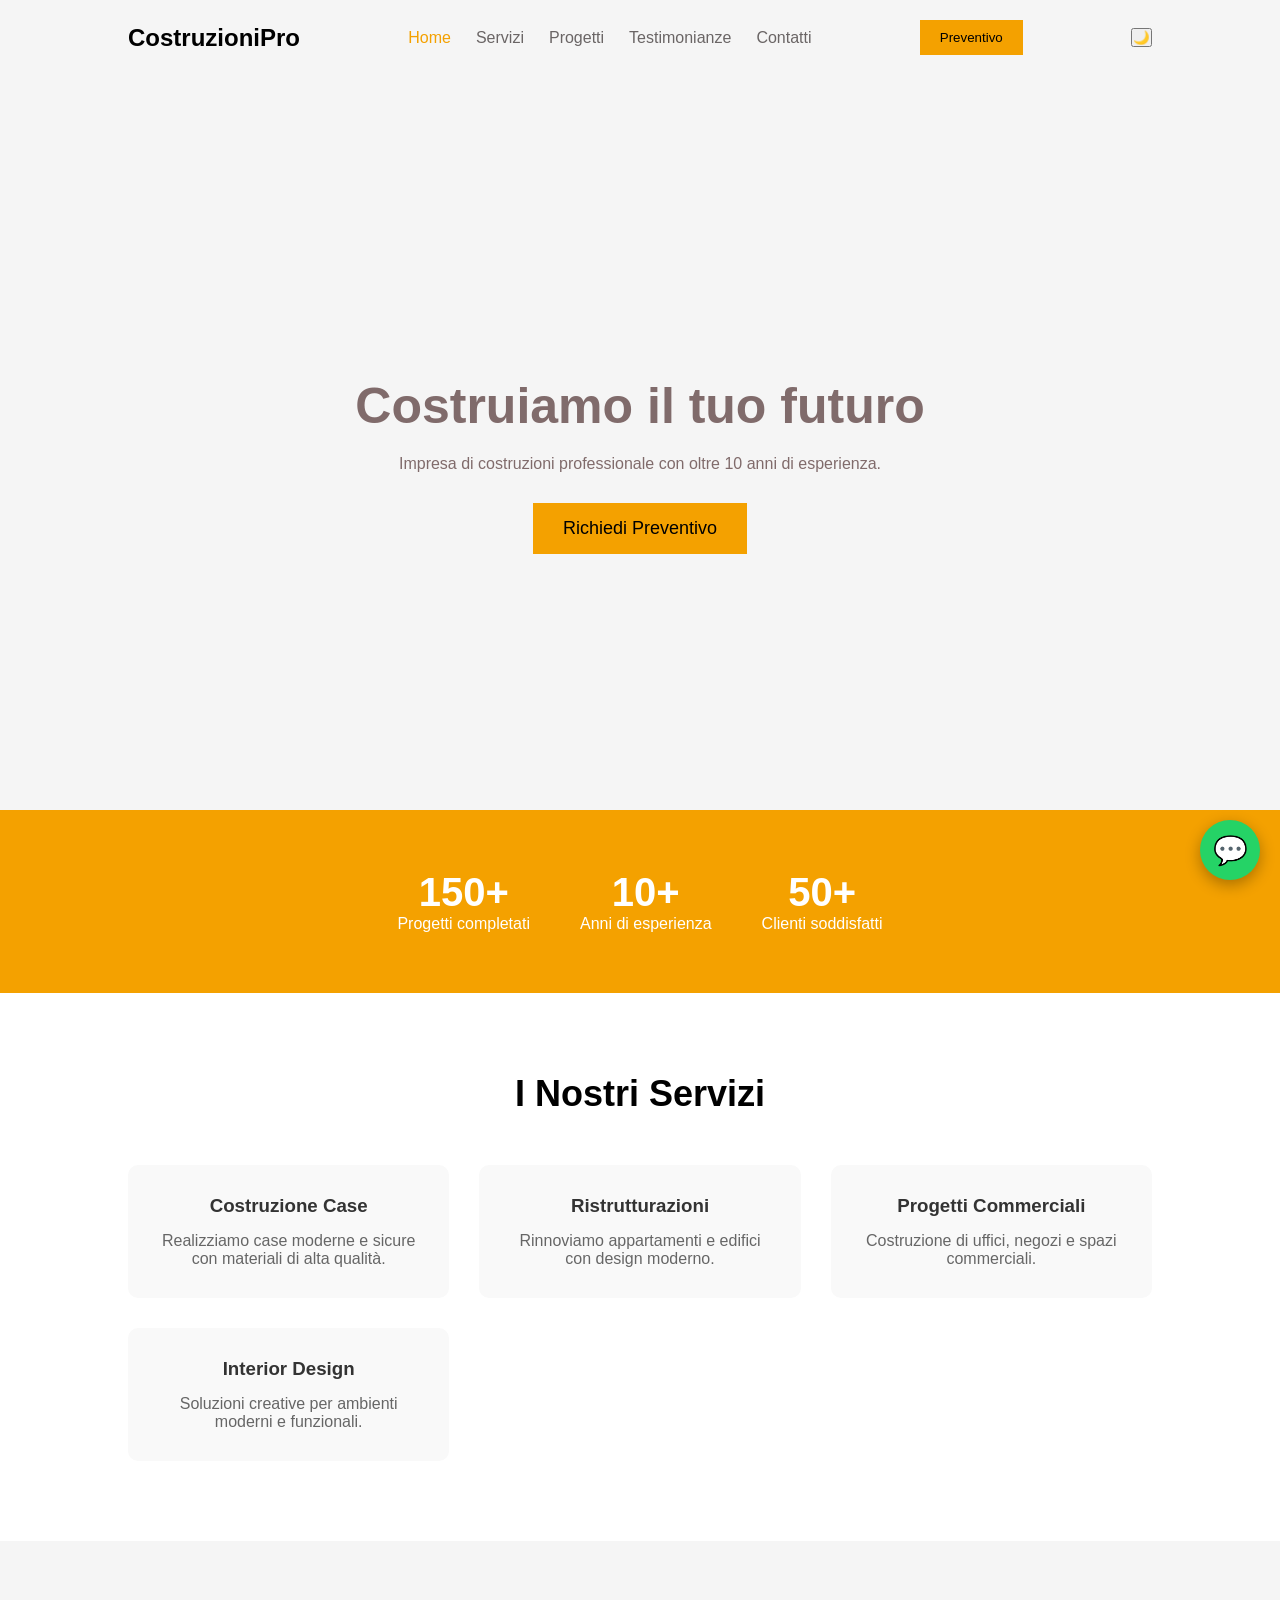
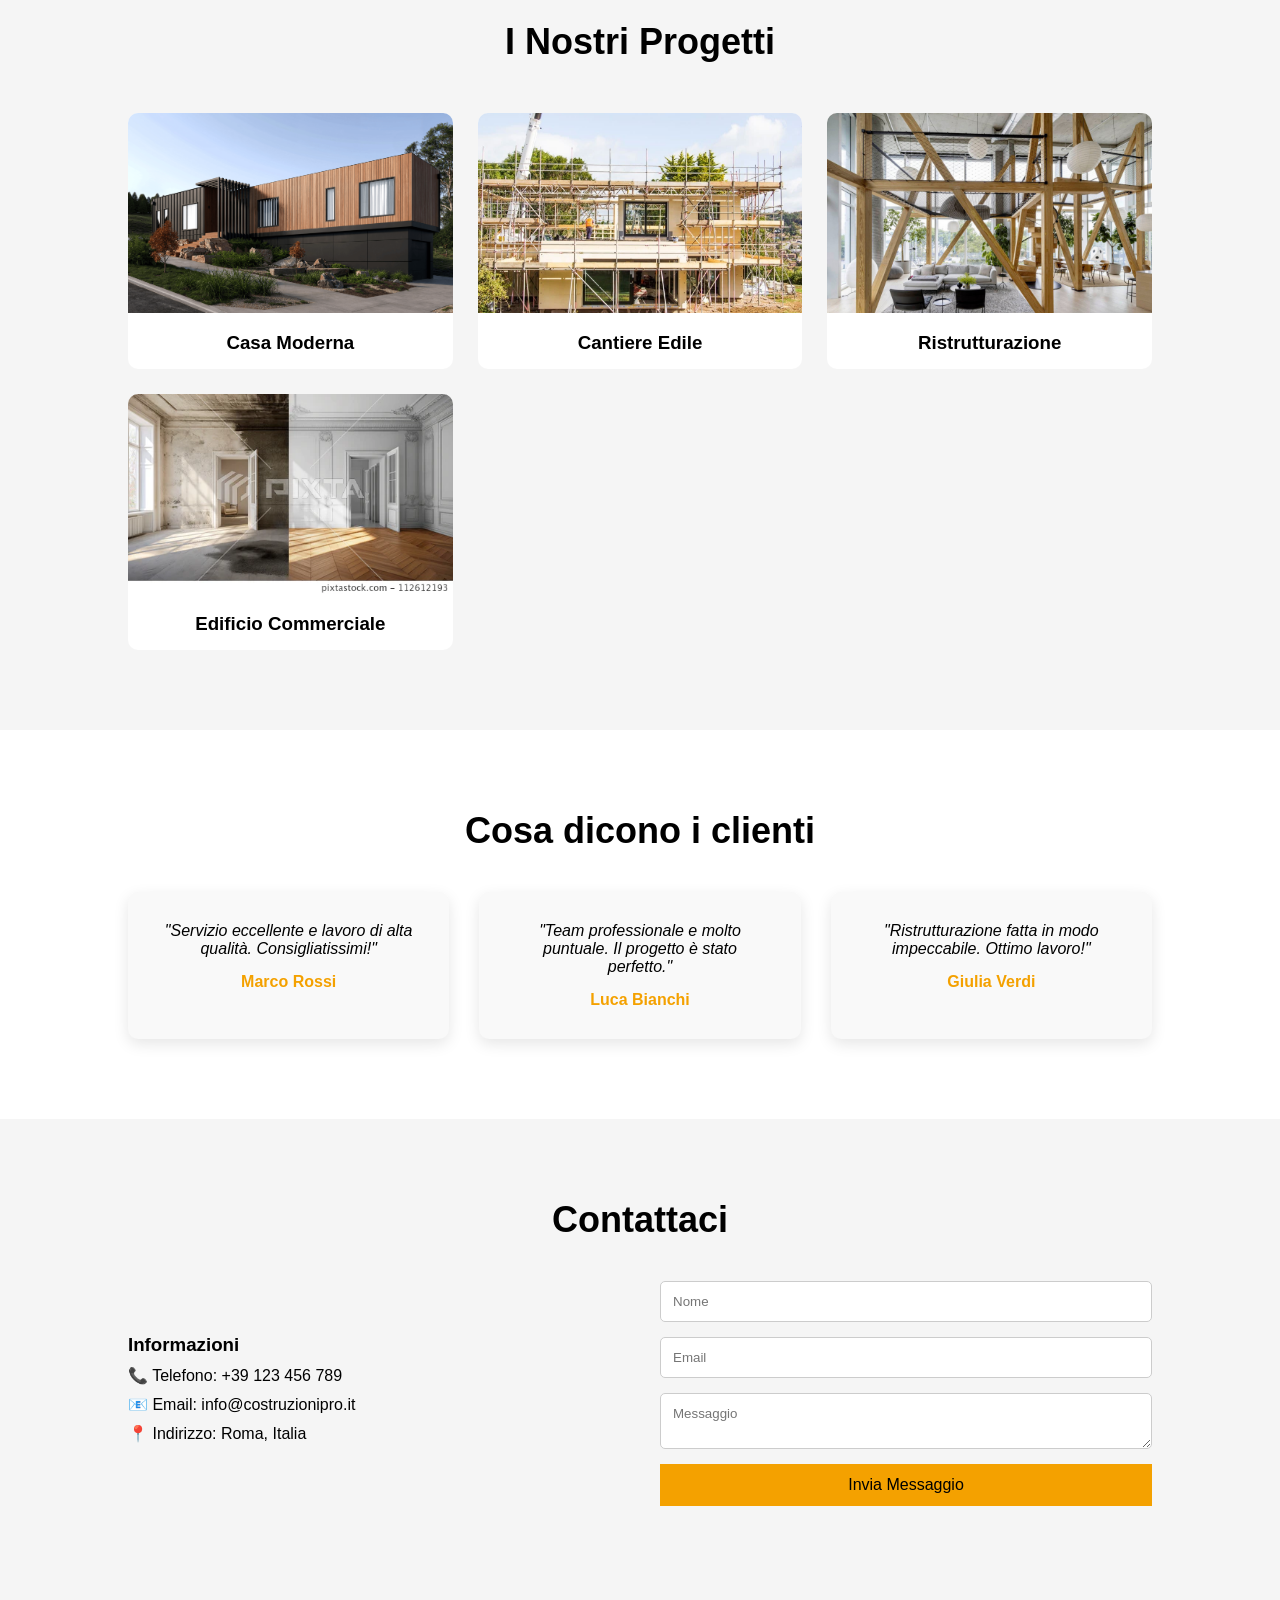
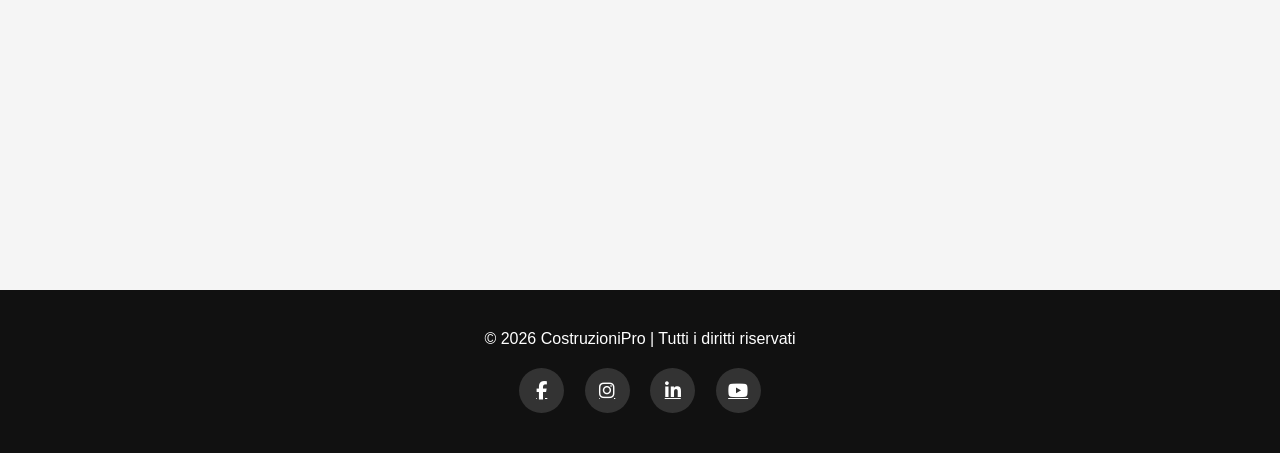
==== index.html @ 78fee769 "Add files via upload" ====
<!DOCTYPE html>
<html lang="it">
<head>
<meta charset="UTF-8">
<meta name="viewport" content="width=device-width, initial-scale=1.0">
<title>Impresa Costruzioni</title>
<link rel="stylesheet" href="https://cdnjs.cloudflare.com/ajax/libs/font-awesome/6.5.0/css/all.min.css">
<link rel="icon" href="images/logo.png">

<link rel="stylesheet" href="style.css">
</head>

<body>
    <div id="loader">
<div class="spinner"></div>
</div>

<header>
    <div class="hamburger">
☰
</div>
    <nav class="navbar">
        <h2 class="logo">CostruzioniPro</h2>

        <ul class="menu">

<li><a href="#home">Home</a></li>

<li><a href="#services">Servizi</a></li>

<li><a href="#projects">Progetti</a></li>

<li><a href="#testimonials">Testimonianze</a></li>

<li><a href="#contact">Contatti</a></li>

</ul>

        <button class="btn">Preventivo</button>
        <button id="darkModeToggle">🌙</button>
    </nav>
</header>

<section class="hero" id="home">

<h1>Costruiamo il tuo futuro</h1>

<p>
Impresa di costruzioni professionale con oltre 10 anni di esperienza.
</p>

<button class="hero-btn">Richiedi Preventivo</button>

</section>

<section class="stats">

<div class="stat">
<h2>150+</h2>
<p>Progetti completati</p>
</div>

<div class="stat">
<h2>10+</h2>
<p>Anni di esperienza</p>
</div>

<div class="stat">
<h2>50+</h2>
<p>Clienti soddisfatti</p>
</div>

</section>

<section class="services" id="services">

<h2>I Nostri Servizi</h2>

<div class="services-container">

<div class="service-card">
<h3>Costruzione Case</h3>
<p>Realizziamo case moderne e sicure con materiali di alta qualità.</p>
</div>

<div class="service-card">
<h3>Ristrutturazioni</h3>
<p>Rinnoviamo appartamenti e edifici con design moderno.</p>
</div>

<div class="service-card">
<h3>Progetti Commerciali</h3>
<p>Costruzione di uffici, negozi e spazi commerciali.</p>
</div>

<div class="service-card">
<h3>Interior Design</h3>
<p>Soluzioni creative per ambienti moderni e funzionali.</p>
</div>

</div>

</section>

<section class="projects" id="projects">

<h2>I Nostri Progetti</h2>

<div class="projects-container">

<div class="project-card">
<img src="images/project1.jpg" alt="">
<h3>Casa Moderna</h3>
</div>

<div class="project-card">
<img src="images/project2.jpg" alt="">
<h3>Cantiere Edile</h3>
</div>

<div class="project-card">
<img src="images/project3.jpg" alt="">
<h3>Ristrutturazione</h3>
</div>

<div class="project-card">
<img src="images/project4.jpg" alt="">
<h3>Edificio Commerciale</h3>
</div>

</div>

</section>

<section class="testimonials" id="testimonials">

<h2>Cosa dicono i clienti</h2>

<div class="testimonial-container">

<div class="testimonial">
<p>"Servizio eccellente e lavoro di alta qualità. Consigliatissimi!"</p>
<h4>Marco Rossi</h4>
</div>

<div class="testimonial">
<p>"Team professionale e molto puntuale. Il progetto è stato perfetto."</p>
<h4>Luca Bianchi</h4>
</div>

<div class="testimonial">
<p>"Ristrutturazione fatta in modo impeccabile. Ottimo lavoro!"</p>
<h4>Giulia Verdi</h4>
</div>

</div>

</section>

<section class="contact" id="contact">

<h2>Contattaci</h2>

<div class="contact-container">

<div class="contact-info">
<h3>Informazioni</h3>

<p>📞 Telefono: +39 123 456 789</p>
<p>📧 Email: info@costruzionipro.it</p>
<p>📍 Indirizzo: Roma, Italia</p>

</div>

<form class="contact-form">

<input type="text" placeholder="Nome" required>

<input type="email" placeholder="Email" required>

<textarea placeholder="Messaggio"></textarea>

<button type="submit">Invia Messaggio</button>

</form>

</div>

<iframe
src="https://www.google.com/maps?q=Roma&output=embed"
width="100%"
height="300"
style="border:0;"
allowfullscreen=""
loading="lazy">
</iframe>

</section>

<footer class="footer">

<p>© 2026 CostruzioniPro | Tutti i diritti riservati</p>

<div class="social-icons">

<a href="https://www.facebook.com/costruzionipro"><i class="fab fa-facebook-f"></i></a>

<a href="https://www.instagram.com/costruzionipro"><i class="fab fa-instagram"></i></a>

<a href="https://www.linkedin.com/company/costruzionipro"><i class="fab fa-linkedin-in"></i></a>

<a href="https://www.youtube.com/channel/UC_example"><i class="fab fa-youtube"></i></a>

</div>

</footer>
<button id="topBtn">↑</button>
<a href="https://wa.me/39123456789" class="whatsapp" target="_blank">
💬
</a>



<script src="script.js"></script>


</body>
</html>
---- style.css ----
*{
margin:0;
padding:0;
box-sizing:border-box;
font-family:Arial;
}

body{
background:#f5f5f5;
}

/* Navbar */

.navbar{
position:fixed;
top:0;
left:0;
width:100%;
display:flex;
justify-content:space-between;
align-items:center;
padding:20px 10%;
background:transparent;
transition:0.3s;
z-index:1000;
}

.navbar.scrolled{
background:#111;
box-shadow:0 5px 15px rgba(0,0,0,0.3);
}

.menu{
display:flex;
list-style:none;
gap:25px;
}

.menu a{
text-decoration:none;
color:rgb(106, 101, 101);
font-weight:500;
transition:0.3s;
}
.menu a:hover{
color:#f4a100;
}

.menu a.active{
color:#f4a100;
}

.btn{
background:#f4a100;
border:none;
padding:10px 20px;
cursor:pointer;
}

/* Hero */

.hero{
height:90vh;
display:flex;
flex-direction:column;
justify-content:center;
align-items:center;
text-align:center;
background:url("images/construction.jpg") center/cover;
color:rgb(128, 107, 107);
}

.hero h1{
font-size:50px;
margin-bottom:20px;
}

.hero p{
max-width:600px;
margin-bottom:30px;
}

.hero-btn{
background:#f4a100;
border:none;
padding:15px 30px;
font-size:18px;
cursor:pointer;
}

.services{
padding:80px 10%;
text-align:center;
background:white;
}

.services h2{
font-size:36px;
margin-bottom:50px;
}

.services-container{
display:grid;
grid-template-columns:repeat(auto-fit,minmax(250px,1fr));
gap:30px;
}

.service-card{
background:#f9f9f9;
padding:30px;
border-radius:10px;
transition:0.3s;
}

.service-card:hover{
transform:translateY(-10px);
box-shadow:0 10px 20px rgba(0,0,0,0.2);
}

.service-card h3{
margin-bottom:15px;
color:#333;
}

.service-card p{
color:#666;
}

.projects{
padding:80px 10%;
background:#f5f5f5;
text-align:center;
}

.projects h2{
font-size:36px;
margin-bottom:50px;
}

.projects-container{
display:grid;
grid-template-columns:repeat(auto-fit,minmax(250px,1fr));
gap:25px;
}

.project-card{
background:white;
border-radius:10px;
overflow:hidden;
transition:0.3s;
}

.project-card img{
width:100%;
height:200px;
object-fit:cover;
}

.project-card h3{
padding:15px;
}

.project-card:hover{
transform:scale(1.05);
box-shadow:0 10px 20px rgba(0,0,0,0.2);
}

.testimonials{
padding:80px 10%;
background:white;
text-align:center;
}

.testimonials h2{
font-size:36px;
margin-bottom:40px;
}

.testimonial-container{
display:grid;
grid-template-columns:repeat(auto-fit,minmax(250px,1fr));
gap:30px;
}

.testimonial{
background:#f9f9f9;
padding:30px;
border-radius:10px;
box-shadow:0 5px 15px rgba(0,0,0,0.1);
transition:0.3s;
}

.testimonial:hover{
transform:translateY(-10px);
}

.testimonial p{
font-style:italic;
margin-bottom:15px;
}

.testimonial h4{
color:#f4a100;
}

.contact{
padding:80px 10%;
background:#f5f5f5;
text-align:center;
}

.contact h2{
font-size:36px;
margin-bottom:40px;
}

.contact-container{
display:grid;
grid-template-columns:1fr 1fr;
gap:40px;
align-items:center;
}

.contact-info{
text-align:left;
}

.contact-info p{
margin:10px 0;
}

.contact-form{
display:flex;
flex-direction:column;
gap:15px;
}

.contact-form input,
.contact-form textarea{
padding:12px;
border:1px solid #ccc;
border-radius:5px;
}

.contact-form button{
background:#f4a100;
border:none;
padding:12px;
cursor:pointer;
font-size:16px;
}

.footer{
background:#111;
color:white;
text-align:center;
padding:40px 20px;
}

.social-icons{
margin-top:20px;
}

.social-icons a{
display:inline-flex;
align-items:center;
justify-content:center;

width:45px;
height:45px;

background:#333;
color:white;

border-radius:50%;

margin:0 8px;

font-size:18px;

transition:all 0.3s ease;
}

.social-icons a:hover{
background:#f4a100;
transform:translateY(-5px) scale(1.1);
box-shadow:0 8px 15px rgba(0,0,0,0.3);
}

.whatsapp{
position:fixed;
bottom:20px;
right:20px;
background:#25D366;
color:white;
font-size:28px;
width:60px;
height:60px;
display:flex;
align-items:center;
justify-content:center;
border-radius:50%;
text-decoration:none;
box-shadow:0 5px 15px rgba(0,0,0,0.3);
}

#topBtn{
position:fixed;
bottom:20px;
left:20px;
background:#f4a100;
color:white;
border:none;
padding:15px;
font-size:18px;
cursor:pointer;
border-radius:5px;
display:none;
}

.dark-mode{
background:#111;
color:white;
}

.dark-mode section{
background:#1e1e1e;
}

.dark-mode .service-card,
.dark-mode .testimonial,
.dark-mode .project-card{
background:#2a2a2a;
color:white;
}

.fade-in{
opacity:0;
transform:translateY(40px);
transition:all 1s ease;
}

.fade-in.show{
opacity:1;
transform:translateY(0);
}

.demo-hero{
height:70vh;
display:flex;
flex-direction:column;
justify-content:center;
align-items:center;
text-align:center;
background:#111;
color:white;
padding:40px;
}

.demo-buttons{
margin-top:25px;
}

.btn-demo,
.btn-buy{
padding:12px 25px;
margin:10px;
text-decoration:none;
font-weight:bold;
border-radius:5px;
}

.btn-demo{
background:#f4a100;
color:white;
}

.btn-buy{
background:#25D366;
color:white;
}

.demo-features{
padding:80px 10%;
text-align:center;
}

.features-grid{
display:grid;
grid-template-columns:repeat(auto-fit,minmax(200px,1fr));
gap:20px;
margin-top:40px;
}

.feature{
background:#f5f5f5;
padding:30px;
border-radius:8px;
font-weight:bold;
}

#loader{
position:fixed;
width:100%;
height:100%;
background:#111;
display:flex;
align-items:center;
justify-content:center;
z-index:9999;
}

.spinner{
width:50px;
height:50px;
border:5px solid #ddd;
border-top:5px solid #f4a100;
border-radius:50%;
animation:spin 1s linear infinite;
}

@keyframes spin{
0%{transform:rotate(0);}
100%{transform:rotate(360deg);}
}

.hamburger{
display:none;
font-size:28px;
cursor:pointer;
}

@media(max-width:768px){

.menu{
display:none;
flex-direction:column;
background:#111;
position:absolute;
top:70px;
right:0;
width:200px;
}

.menu.active{
display:flex;
}

.hamburger{
display:block;
}

}

html{
scroll-behavior:smooth;
}

.hero{
padding-top:120px;
}

.stats{
display:flex;
justify-content:center;
gap:50px;
padding:60px;
background:#f4a100;
color:white;
text-align:center;
}

.stat h2{
font-size:40px;
}
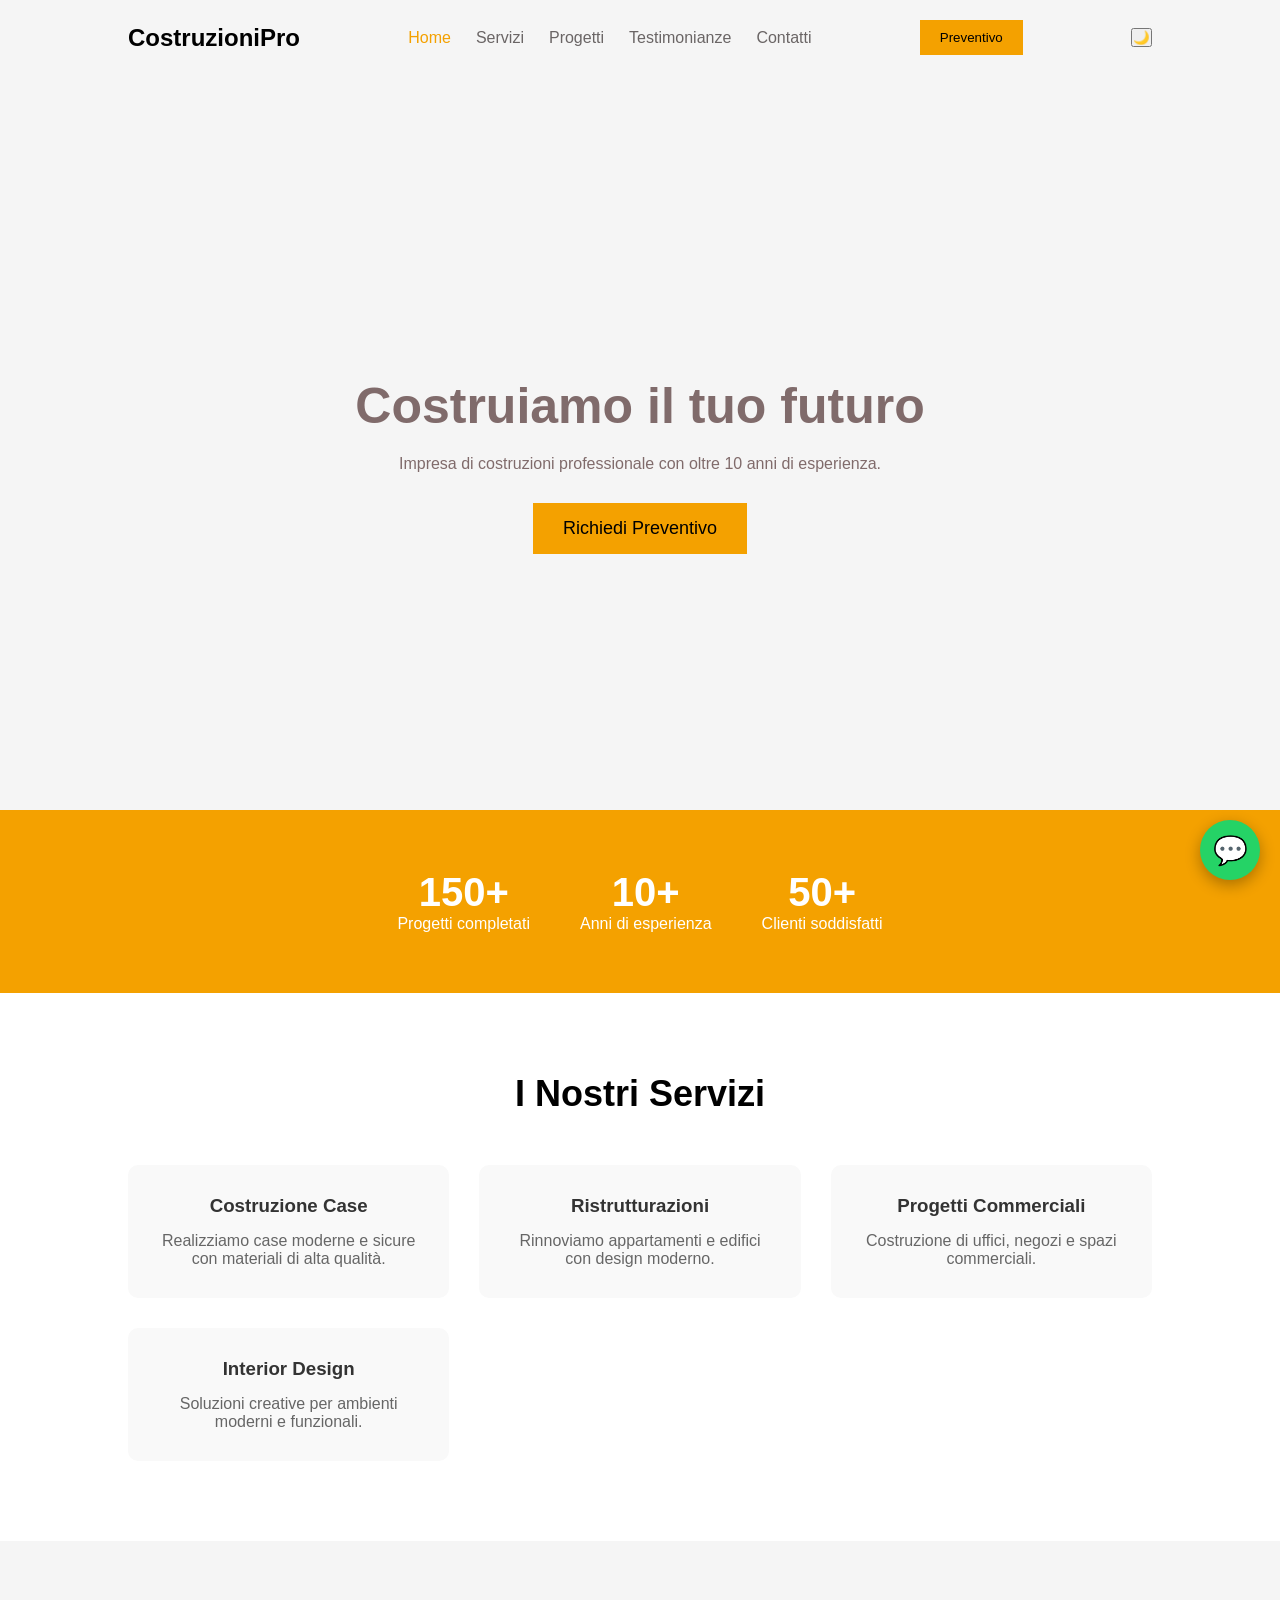
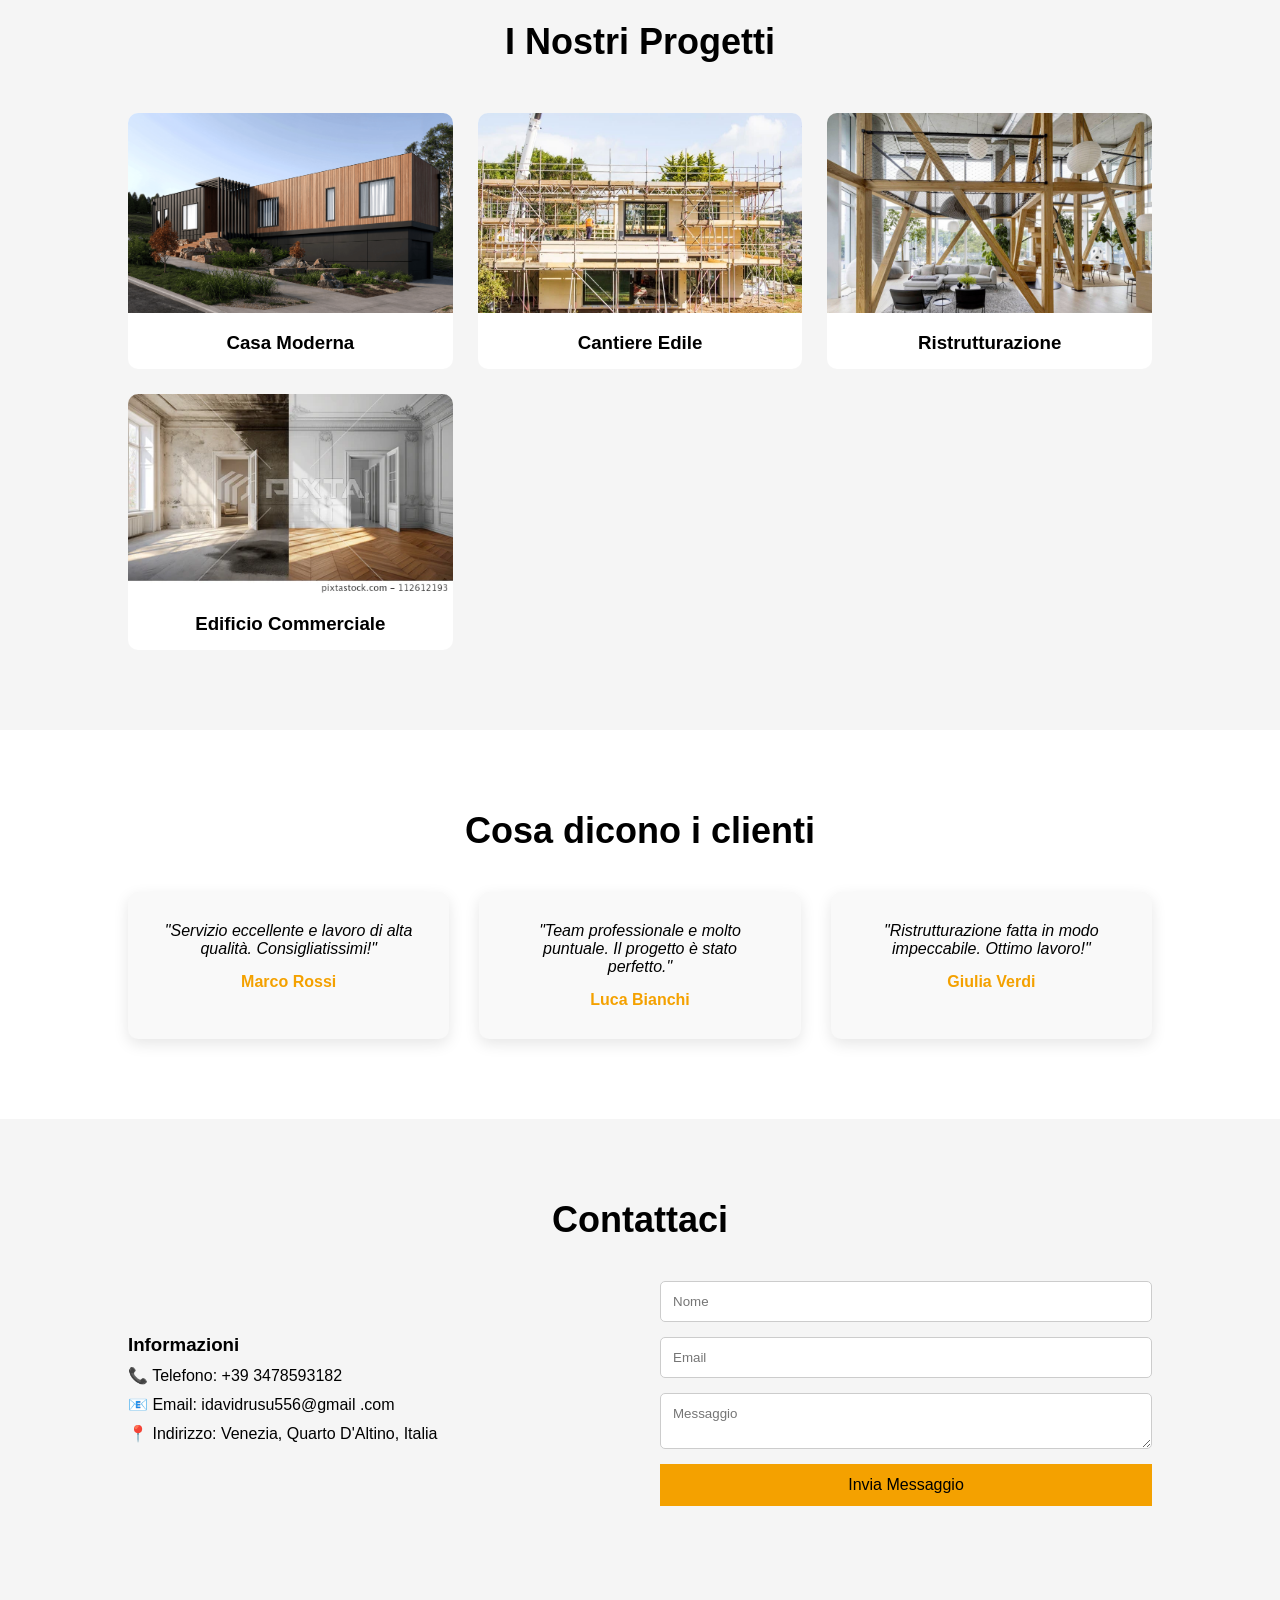
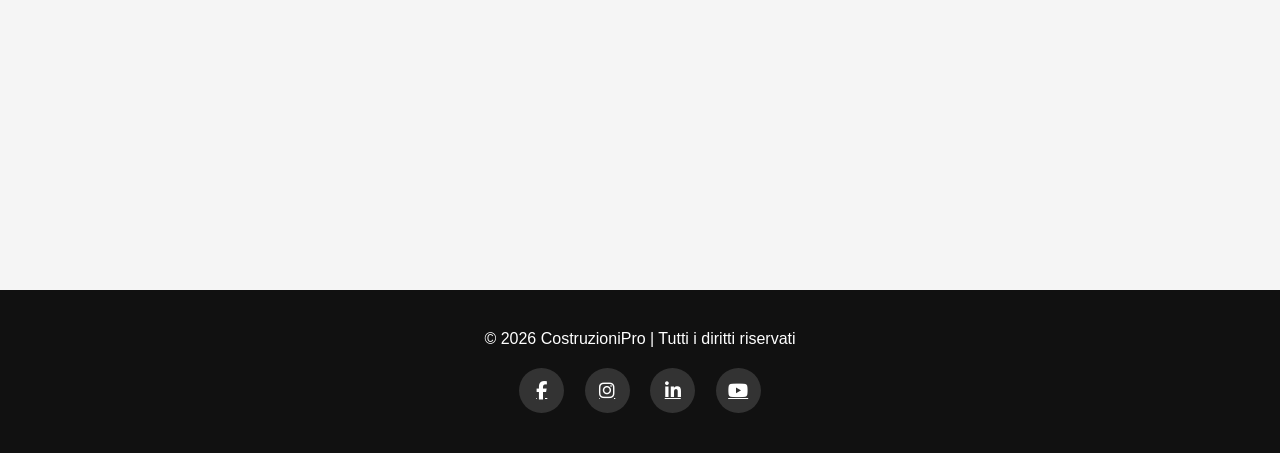
==== commit a0edaec8: "Update index.html" ====
--- a/index.html
+++ b/index.html
@@ -166,9 +166,9 @@
 <div class="contact-info">
 <h3>Informazioni</h3>
 
-<p>📞 Telefono: +39 123 456 789</p>
-<p>📧 Email: info@costruzionipro.it</p>
-<p>📍 Indirizzo: Roma, Italia</p>
+<p>📞 Telefono: +39 3478593182</p>
+<p>📧 Email: idavidrusu556@gmail .com</p>
+<p>📍 Indirizzo: Venezia, Quarto D'Altino, Italia</p>
 
 </div>
 
@@ -219,10 +219,6 @@
 💬
 </a>
 
-
-
 <script src="script.js"></script>
-
-
 </body>
-</html>+</html>
